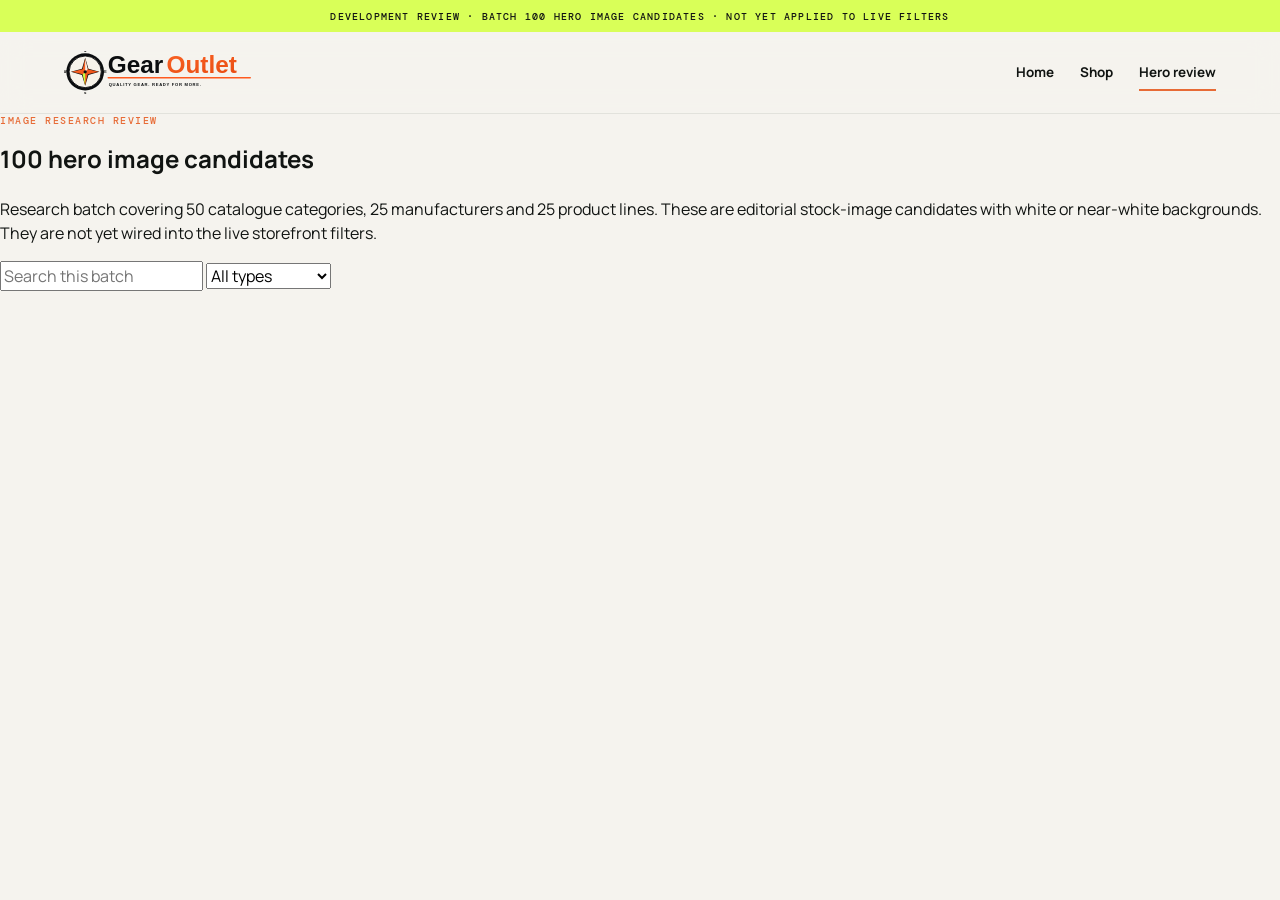
==== hero-image-review.html @ c415fd0f "Add Batch 100 hero image review board" ====
<!doctype html>
<html lang="en">
<head>
<meta charset="utf-8">
<meta name="viewport" content="width=device-width,initial-scale=1">
<title>Hero Image Review — Batch 100</title>
<link rel="stylesheet" href="style.css">
</head>
<body class="hero-review-page">
<div class="announcement-bar">DEVELOPMENT REVIEW · BATCH 100 HERO IMAGE CANDIDATES · NOT YET APPLIED TO LIVE FILTERS</div>
<header class="site-header">
  <a class="brand brand-logo" href="index.html" aria-label="GearOutlet home"><img src="images/gearoutlet-brand.svg" alt="GearOutlet"></a>
  <nav class="main-nav"><a href="index.html">Home</a><a href="shop.html">Shop</a><a href="hero-image-review.html" aria-current="page">Hero review</a></nav>
</header>
<main>
<section class="review-hero">
  <p class="eyebrow">IMAGE RESEARCH REVIEW</p>
  <h1>100 hero image candidates</h1>
  <p>Research batch covering 50 catalogue categories, 25 manufacturers and 25 product lines. These are editorial stock-image candidates with white or near-white backgrounds. They are not yet wired into the live storefront filters.</p>
  <div class="review-controls">
    <input id="hero-review-search" type="search" placeholder="Search this batch">
    <select id="hero-review-type"><option value="">All types</option><option>Category</option><option>Manufacturer</option><option>Product line</option></select>
    <strong id="hero-review-count"></strong>
  </div>
</section>
<section id="hero-review-grid" class="hero-review-grid"></section>
</main>
<script src="js/hero-image-review.js"></script>
</body>
</html>
---- style.css ----
@import url('https://fonts.googleapis.com/css2?family=DM+Mono:wght@400;500&family=Manrope:wght@400;500;600;700;800&family=Playfair+Display:ital,wght@0,600;0,700;1,600&display=swap');

:root{
  --paper:#f5f3ee;--surface:#ffffff;--ink:#111412;--muted:#6d716d;--line:#d8dad4;
  --lime:#d9ff58;--orange:#e76b36;--dark:#111412;--dark-soft:#1b201d;--radius:22px;
  --shadow:0 22px 60px rgba(17,20,18,.10)
}
*{box-sizing:border-box}html{scroll-behavior:smooth}body{margin:0;background:var(--paper);color:var(--ink);font-family:Manrope,Arial,sans-serif;line-height:1.5}a{color:inherit;text-decoration:none}button,input,select{font:inherit}.announcement-bar{height:32px;background:var(--lime);display:flex;align-items:center;justify-content:center;gap:9px;font:500 10px "DM Mono",monospace;letter-spacing:.12em}.announcement-bar span{font-size:12px}.site-header{height:82px;padding:0 clamp(20px,5vw,80px);display:flex;align-items:center;justify-content:space-between;background:rgba(245,243,238,.92);backdrop-filter:blur(14px);border-bottom:1px solid rgba(17,20,18,.08);position:sticky;top:0;z-index:20}.brand{display:flex;align-items:center}.brand-logo{display:block;width:230px;height:52px}.brand-logo img{display:block;width:100%;height:100%;object-fit:contain;object-position:left center}.main-nav{display:flex;align-items:center;gap:26px;font-size:.84rem;font-weight:700}.main-nav>a{position:relative}.main-nav>a:hover:after,.main-nav>a[aria-current]:after{content:"";position:absolute;left:0;right:0;bottom:-8px;height:2px;background:var(--orange)}.account-button{border:1px solid var(--ink);background:var(--ink);color:#fff;border-radius:999px;padding:11px 17px;font-weight:700;cursor:pointer}.account-button span{color:var(--lime);margin-left:5px}.eyebrow{font:500 10px "DM Mono",monospace;letter-spacing:.15em;color:var(--orange);margin:0 0 14px}.eyebrow.light{color:var(--lime)}h1,h2,h3,p{margin-top:0}.hero-premium{min-height:650px;padding:clamp(60px,9vw,130px) clamp(24px,8vw,130px);background:radial-gradient(circle at 82% 25%,#293b33 0,transparent 23%),linear-gradient(135deg,#101311 0%,#18201c 56%,#111412 100%);color:#fff;display:grid;grid-template-columns:minmax(0,1.1fr) minmax(340px,.8fr);align-items:center;gap:70px;overflow:hidden}.hero h1{font-size:clamp(3.5rem,7vw,7.5rem);line-height:.92;letter-spacing:-.065em;margin:0}.hero h1 em{font-family:"Playfair Display",serif;font-weight:600;color:var(--lime)}.hero-copy{max-width:580px;color:#b7c0ba;font-size:1.05rem;margin:28px 0}.hero-actions{display:flex;align-items:center;gap:25px;flex-wrap:wrap}.primary-button{display:inline-flex;align-items:center;gap:14px;background:var(--lime);color:var(--ink);border:0;border-radius:999px;padding:15px 21px;font-weight:800;cursor:pointer}.primary-button:hover{transform:translateY(-1px);box-shadow:0 10px 30px rgba(217,255,88,.2)}.text-link{font-weight:700;font-size:.9rem}.text-link span{margin-left:6px}.text-link.light{color:#fff}.hero-visual{position:relative;min-height:400px}.orb{position:absolute;border-radius:50%;filter:blur(1px)}.orb-one{width:300px;height:300px;right:3%;top:8%;background:var(--lime);opacity:.95}.orb-two{width:200px;height:200px;left:8%;bottom:1%;background:var(--orange);opacity:.85}.hero-card{position:absolute;background:rgba(255,255,255,.96);color:var(--ink);box-shadow:var(--shadow)}.hero-card-main{right:0;top:58px;width:min(390px,88%);padding:34px;border-radius:28px}.visual-label{font:500 10px "DM Mono",monospace;letter-spacing:.12em;color:var(--orange);display:block;margin-bottom:55px}.hero-card-main strong{font-size:2rem;line-height:1.04;letter-spacing:-.04em;display:block}.hero-card-main small{display:block;color:var(--muted);margin-top:22px}.hero-card-float{left:0;bottom:34px;padding:17px 22px;border-radius:16px;display:flex;gap:12px;align-items:center}.hero-card-float strong,.hero-card-float small{display:block}.hero-card-float strong{font-size:1.35rem}.hero-card-float small{font-size:.72rem;color:var(--muted)}.mini-dot{width:9px;height:9px;border-radius:50%;background:var(--lime);box-shadow:0 0 0 6px rgba(217,255,88,.2)}.category-section,.brand-section,.how-section{padding:clamp(65px,8vw,120px) clamp(24px,8vw,130px)}.section-intro{display:flex;justify-content:space-between;align-items:end;gap:40px;margin-bottom:44px}.section-intro h2,.premium-heading h2,.how-section h2{font-size:clamp(2.5rem,5vw,5rem);letter-spacing:-.06em;line-height:.98;margin:0}.section-intro>p{max-width:390px;color:var(--muted);font-size:.96rem}.category-grid{display:grid;grid-template-columns:repeat(4,1fr);gap:12px}.category-tile{min-height:350px;border-radius:20px;padding:25px;display:flex;flex-direction:column;color:#fff;overflow:hidden;position:relative;background:var(--dark)}.category-tile:before{content:"";position:absolute;width:230px;height:230px;border-radius:50%;right:-65px;top:-65px;background:rgba(255,255,255,.08)}.category-tile:nth-child(2){background:#28342f}.category-tile:nth-child(3){background:#3b322d}.category-tile:nth-child(4){background:#e9e5db;color:var(--ink)}.category-tile>span{font:500 10px "DM Mono",monospace;color:var(--lime)}.category-tile:nth-child(4)>span{color:var(--orange)}.category-tile h3{font-size:1.55rem;margin:auto 0 8px;letter-spacing:-.04em}.category-tile p{font-size:.82rem;max-width:190px;color:#c0c8c2}.category-tile:nth-child(4) p{color:var(--muted)}.category-tile b{font-size:.8rem}.brand-section{background:#ebe9e2}.section-heading{display:flex;justify-content:space-between;align-items:end;gap:30px;margin-bottom:36px}.brand-stat{display:flex;align-items:baseline;gap:10px}.brand-stat strong{font-size:3rem;letter-spacing:-.06em}.brand-stat span{max-width:130px;color:var(--muted);font-size:.72rem}.manufacturer-grid{display:grid;grid-template-columns:repeat(4,1fr);gap:10px}.manufacturer-card{min-height:92px;background:rgba(255,255,255,.75);border:1px solid rgba(17,20,18,.08);border-radius:14px;padding:18px;display:flex;align-items:center;justify-content:space-between;transition:.18s}.manufacturer-card:hover{background:#fff;transform:translateY(-2px);box-shadow:0 12px 30px rgba(17,20,18,.06)}.manufacturer-card strong{display:block;font-size:.92rem}.manufacturer-card small{color:var(--muted);font-size:.7rem}.manufacturer-card>span:last-child{color:var(--orange);font-size:1.1rem}.section-cta{margin-top:30px}.secondary-button{display:inline-flex;padding:13px 18px;border:1px solid var(--ink);border-radius:999px;font-weight:800;font-size:.85rem}.network-section{background:var(--dark);color:#fff;padding:clamp(65px,8vw,120px) clamp(24px,8vw,130px);display:grid;grid-template-columns:.75fr 1.25fr;gap:70px}.network-copy h2{font-size:clamp(3rem,5vw,5.6rem);letter-spacing:-.06em;line-height:.93;margin:0}.network-grid{display:grid;grid-template-columns:repeat(3,1fr);gap:28px;align-items:end}.network-grid span{font:500 10px "DM Mono",monospace;color:var(--lime)}.network-grid h3{font-size:1.15rem;margin:22px 0 9px}.network-grid p{font-size:.82rem;color:#9ba59f}.how-section{display:grid;grid-template-columns:1fr 1fr;gap:90px}.journey-list{margin:0;padding:0;list-style:none;border-top:1px solid var(--line)}.journey-list li{display:grid;grid-template-columns:65px 1fr;gap:20px;padding:25px 0;border-bottom:1px solid var(--line)}.journey-list span{font:500 10px "DM Mono",monospace;color:var(--orange)}.journey-list h3{margin:0 0 6px}.journey-list p{margin:0;color:var(--muted);font-size:.86rem}.shop-hero{padding:72px clamp(24px,8vw,130px) 58px;background:var(--dark);color:#fff}.shop-hero h1{font-size:clamp(3rem,6vw,6rem);letter-spacing:-.06em;line-height:.95;margin:0 0 20px}.shop-hero p:last-child{color:#aeb8b1;max-width:580px}.shop-layout{display:grid;grid-template-columns:285px 1fr;gap:46px;padding:48px clamp(20px,5vw,80px) 90px}.filters{align-self:start;background:#fff;border:1px solid var(--line);padding:23px;border-radius:18px;position:sticky;top:105px}.filter-heading{display:flex;justify-content:space-between;align-items:start;gap:15px}.filter-heading h2{font-size:1.25rem;letter-spacing:-.04em;margin:0}.filter-heading .eyebrow{margin-bottom:7px}.filter-heading button{background:none;border:0;color:var(--orange);font-weight:700;font-size:.75rem;cursor:pointer}.filters label{display:grid;gap:8px;font-size:.74rem;font-weight:800;margin-top:20px}.filters input,.filters select{width:100%;padding:12px;border:1px solid var(--line);border-radius:10px;background:#fbfbfa}.filter-note{margin:21px 0 0;padding-top:18px;border-top:1px solid var(--line);font-size:.72rem;color:var(--muted)}.category-hero{display:grid;grid-template-columns:minmax(0,.9fr) minmax(340px,1.1fr);min-height:330px;background:#fff;border:1px solid var(--line);margin-bottom:30px;overflow:hidden}.category-hero-copy{padding:42px 44px;display:flex;flex-direction:column;justify-content:center;background:#111412;color:#fff}.category-hero-copy h2{font-size:clamp(2.2rem,4vw,4.7rem);letter-spacing:-.06em;line-height:.92;margin:0 0 18px}.category-hero-copy>p:last-child{color:#aeb8b1;max-width:430px;margin:0}.category-hero-image-wrap{background:#fff;min-height:330px;display:flex;align-items:center;justify-content:center;padding:22px}.category-hero-image-wrap img{width:100%;height:100%;max-height:340px;object-fit:contain;mix-blend-mode:multiply}.results-header{display:flex;justify-content:space-between;align-items:end;gap:30px;margin-bottom:28px}.results-header h1{font-size:2.6rem;letter-spacing:-.06em;margin:0}.results-header>p{font-size:.78rem;color:var(--muted);text-align:right}.product-grid{display:grid;grid-template-columns:repeat(auto-fill,minmax(220px,1fr));gap:13px}.product-card{background:#fff;border:1px solid var(--line);border-radius:18px;padding:12px;min-height:325px;display:flex;flex-direction:column;gap:9px;transition:.18s}.product-card:hover{transform:translateY(-3px);box-shadow:var(--shadow)}.product-image{height:150px;border-radius:11px;background:#eef0eb center/cover no-repeat;display:grid;place-items:center;color:#8a918c;font-size:.72rem;text-align:center;padding:20px}.product-meta{font:500 10px "DM Mono",monospace;letter-spacing:.03em;color:var(--muted)}.product-card h2{font-size:.92rem;line-height:1.3;margin:1px 0}.availability{margin-top:auto;font-size:.72rem;font-weight:800;padding-top:8px;border-top:1px solid #eef0ec}.available{color:#27724c}.unavailable{color:#878d88}.load-more-wrap{text-align:center;padding:36px 0 0}.site-footer{background:#0e100f;color:#fff;padding:34px clamp(24px,5vw,80px);display:flex;align-items:center;justify-content:space-between;gap:30px}.footer-brand{display:flex;align-items:center;gap:11px}.footer-brand.brand-logo{width:210px;height:44px}.footer-brand.brand-logo img{width:100%;height:100%;object-fit:contain;object-position:left center}.footer-note{font-size:.7rem;color:#89918c}.footer-note{max-width:350px;text-align:right}
@media(max-width:980px){.hero-premium{grid-template-columns:1fr;gap:30px}.hero-visual{min-height:330px}.category-grid{grid-template-columns:repeat(2,1fr)}.network-section,.how-section{grid-template-columns:1fr;gap:50px}.manufacturer-grid{grid-template-columns:repeat(3,1fr)}.category-hero{grid-template-columns:1fr}.category-hero-image-wrap{min-height:260px}.shop-layout{grid-template-columns:1fr}.filters{position:static}.filter-note{display:none}}
@media(max-width:620px){.announcement-bar{font-size:8px}.site-header{height:70px}.brand-logo{width:175px;height:42px}.main-nav{gap:12px}.main-nav>a{display:none}.hero-premium{min-height:auto;padding-top:70px}.hero h1{font-size:3.55rem}.hero-visual{min-height:290px}.hero-card-main{top:20px}.hero-card-float{bottom:5px}.section-intro,.section-heading,.results-header{flex-direction:column;align-items:start}.category-grid,.manufacturer-grid{grid-template-columns:1fr 1fr}.category-tile{min-height:250px;padding:18px}.category-tile h3{font-size:1.25rem}.network-grid{grid-template-columns:1fr}.shop-hero{padding-top:58px}.category-hero-copy{padding:30px 24px}.category-hero-image-wrap{min-height:230px;padding:12px}.product-grid{grid-template-columns:repeat(2,minmax(0,1fr));gap:8px}.product-card{min-height:280px;padding:8px}.product-image{height:110px}.product-card h2{font-size:.78rem}.site-footer{flex-direction:column;align-items:flex-start}.footer-note{text-align:left}.brand-stat{align-items:flex-start}.results-header>p{text-align:left}}
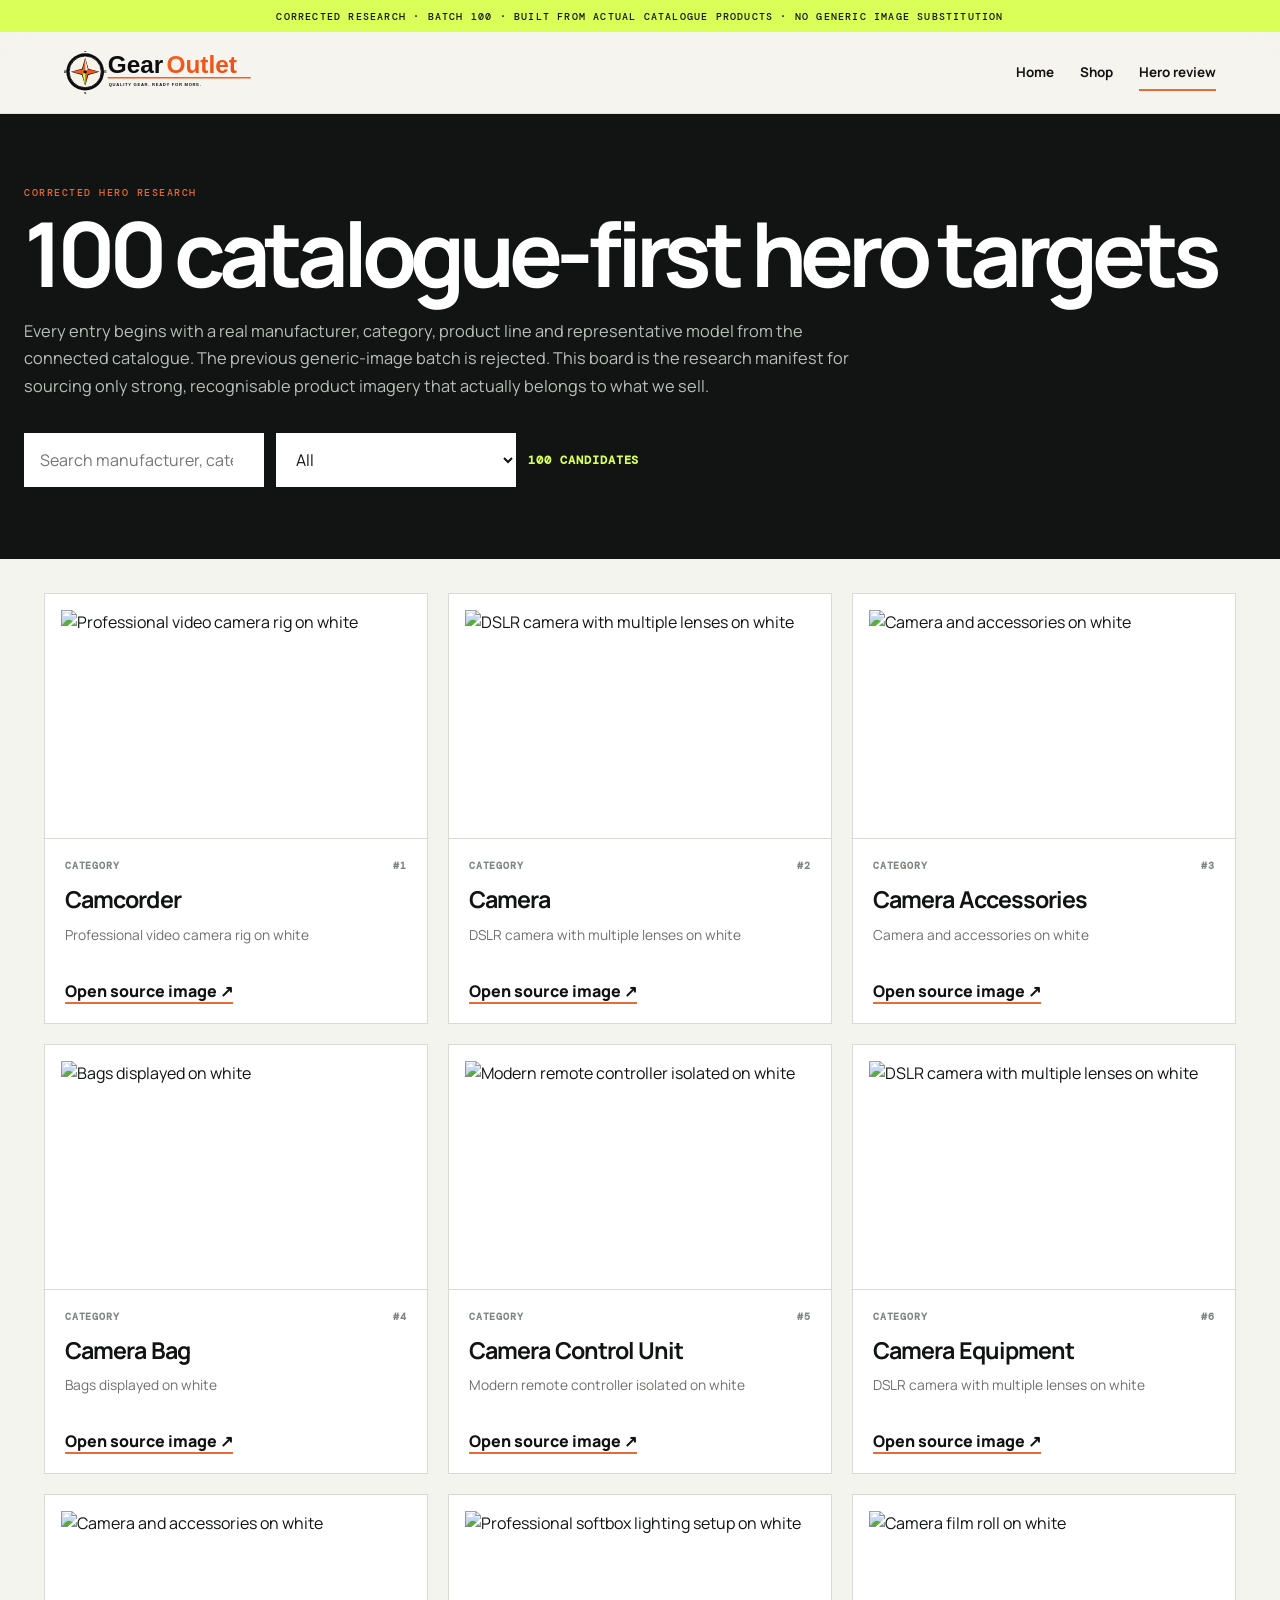
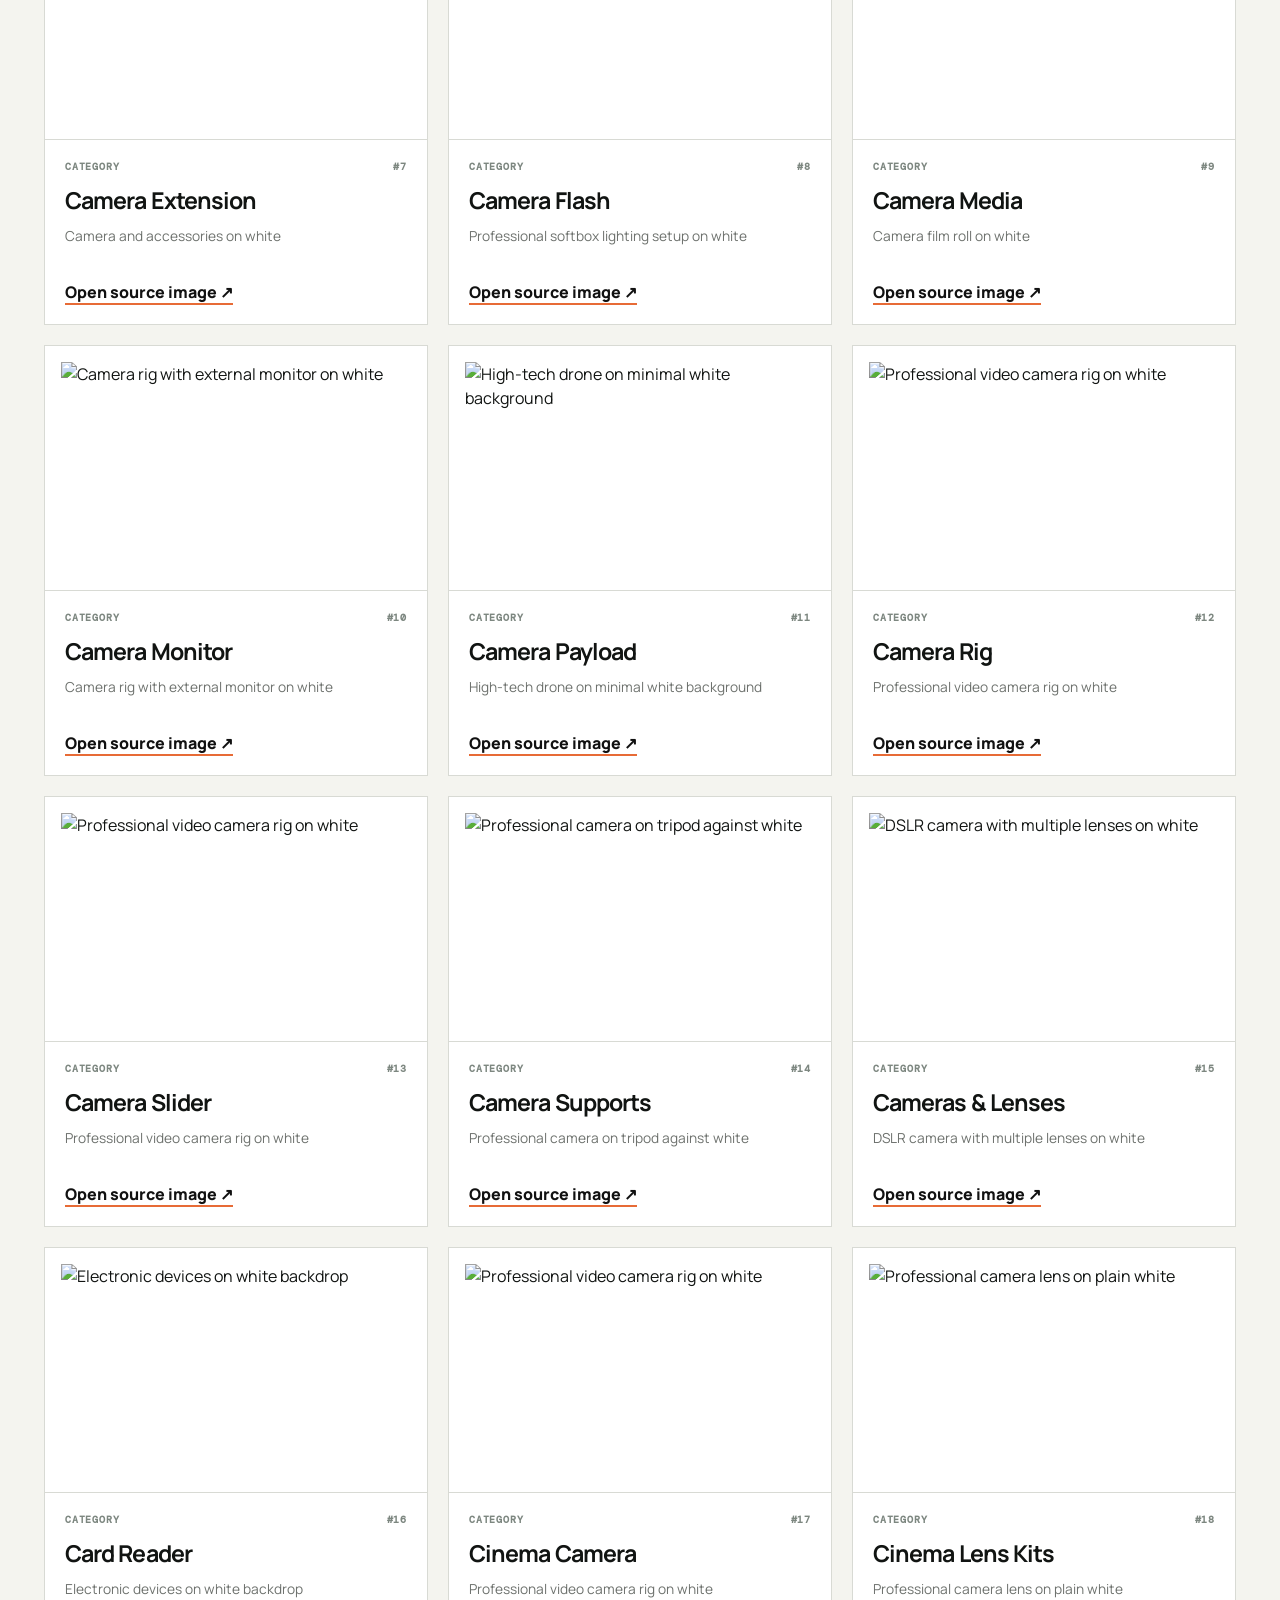
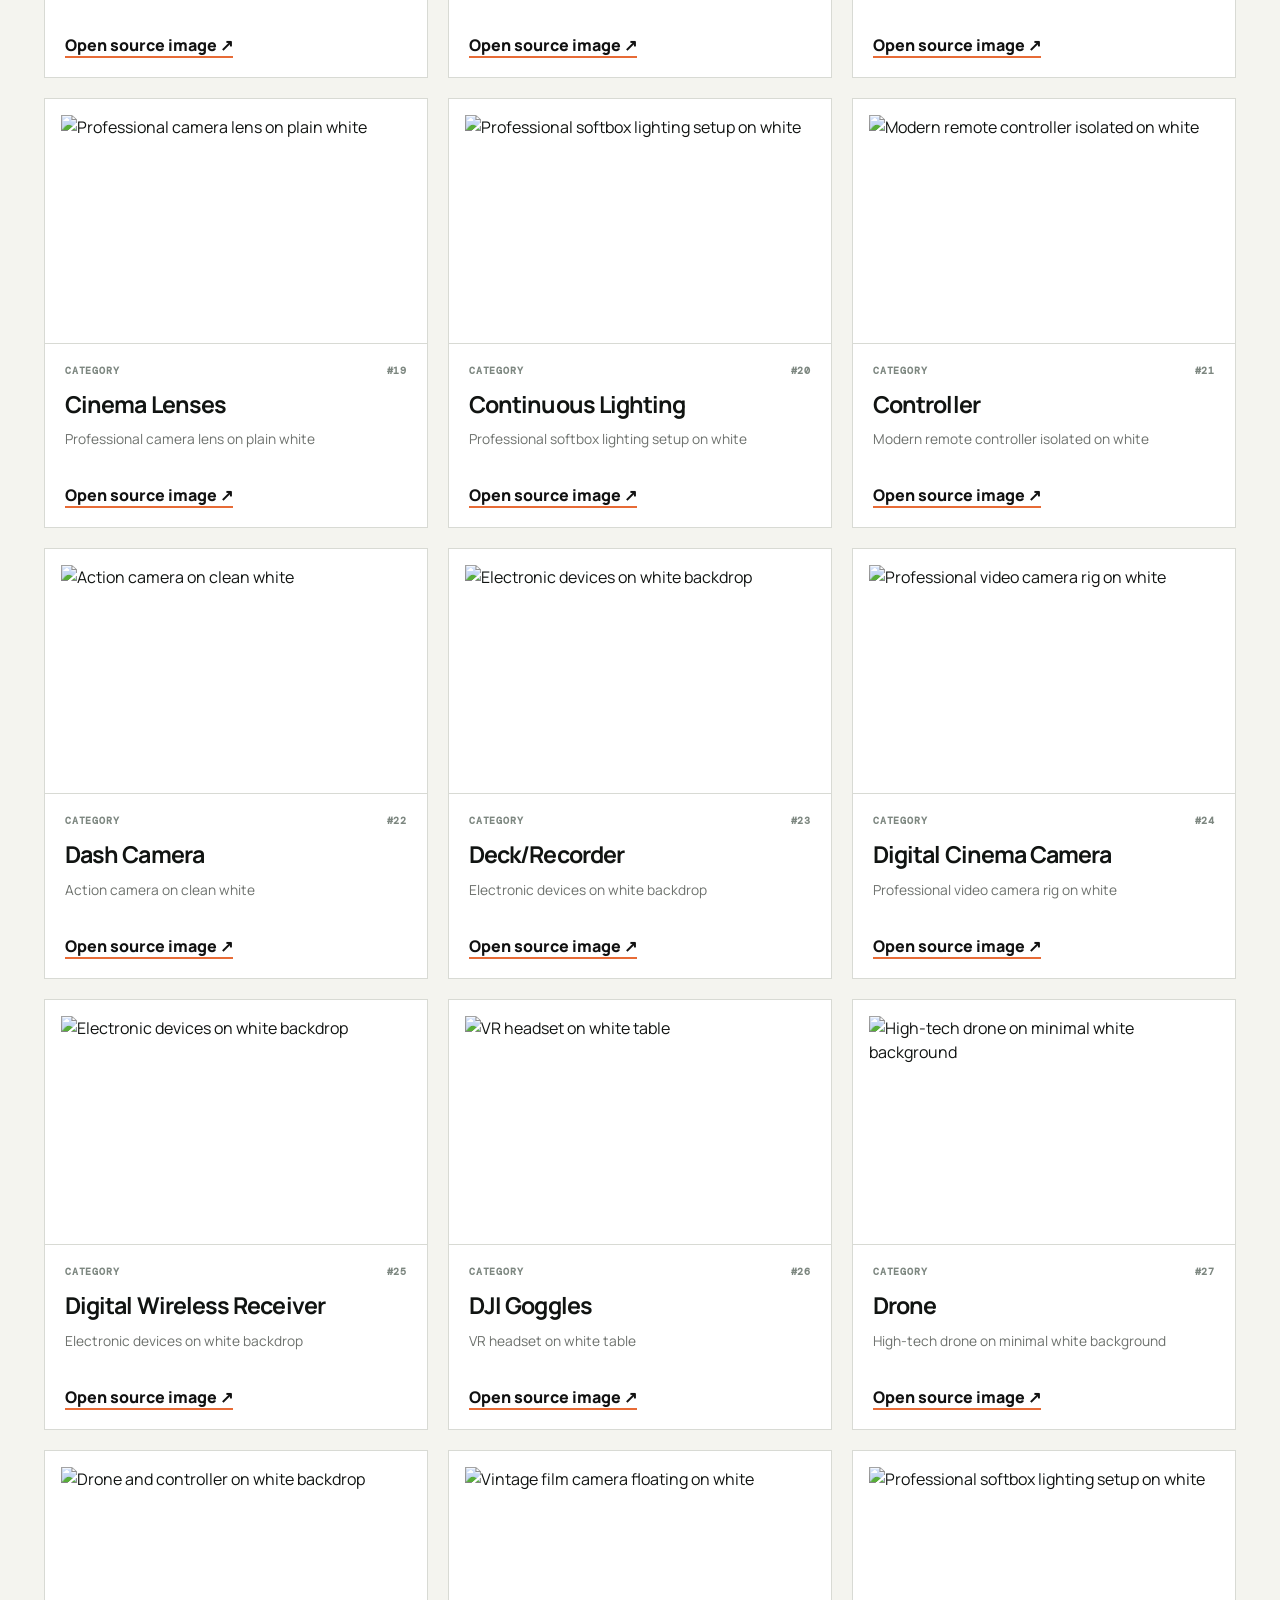
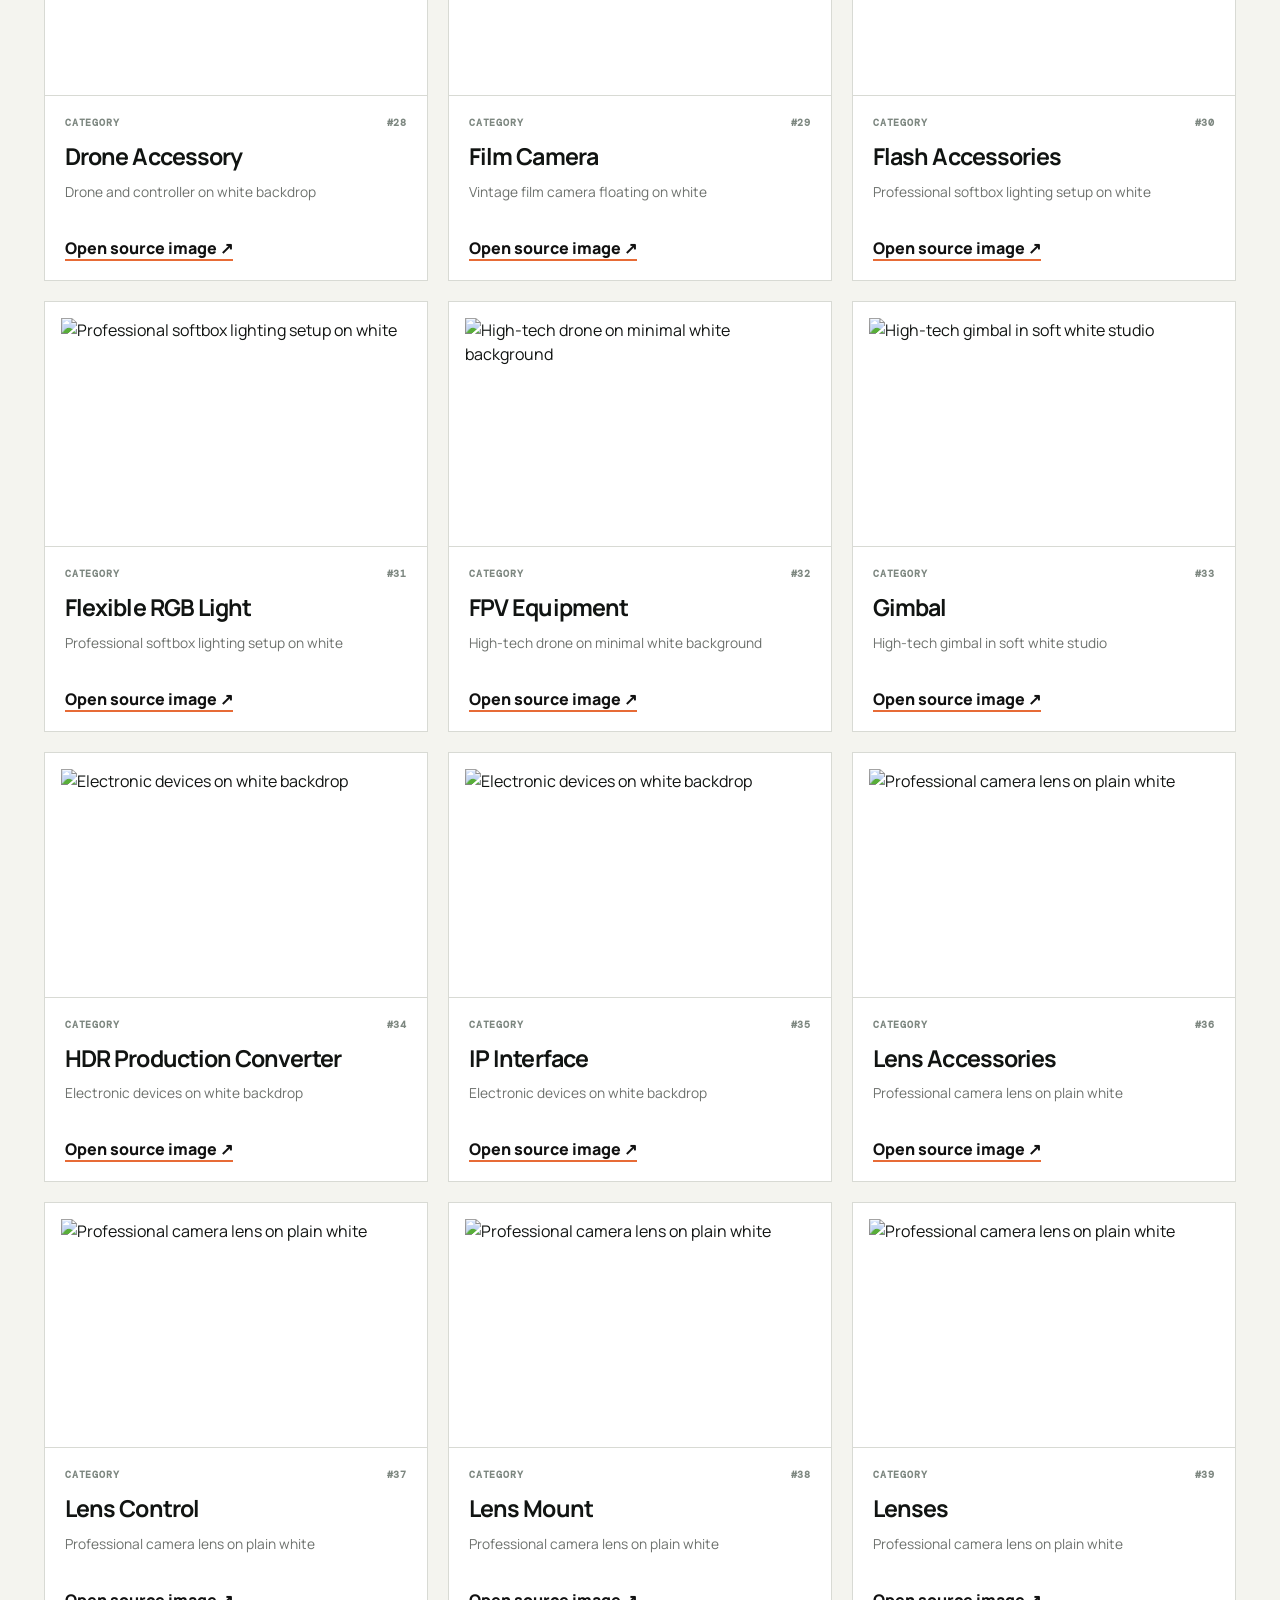
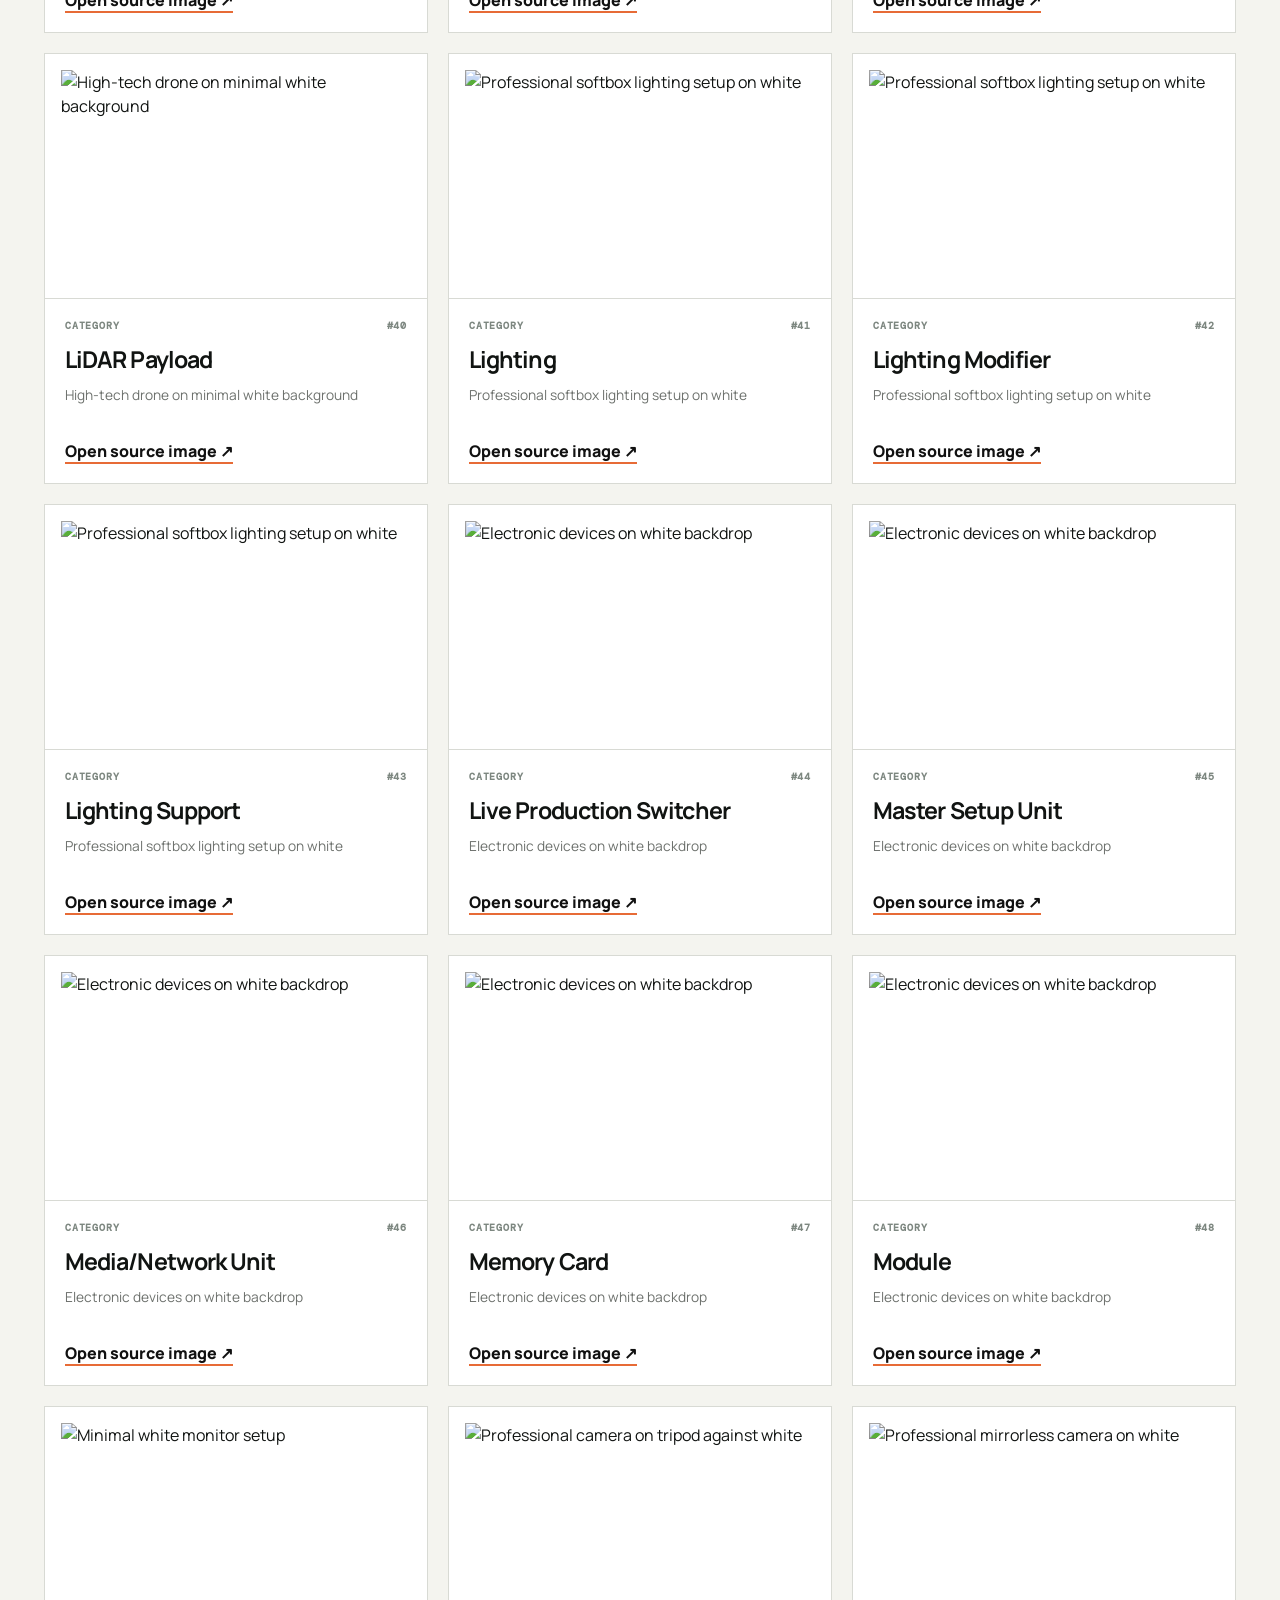
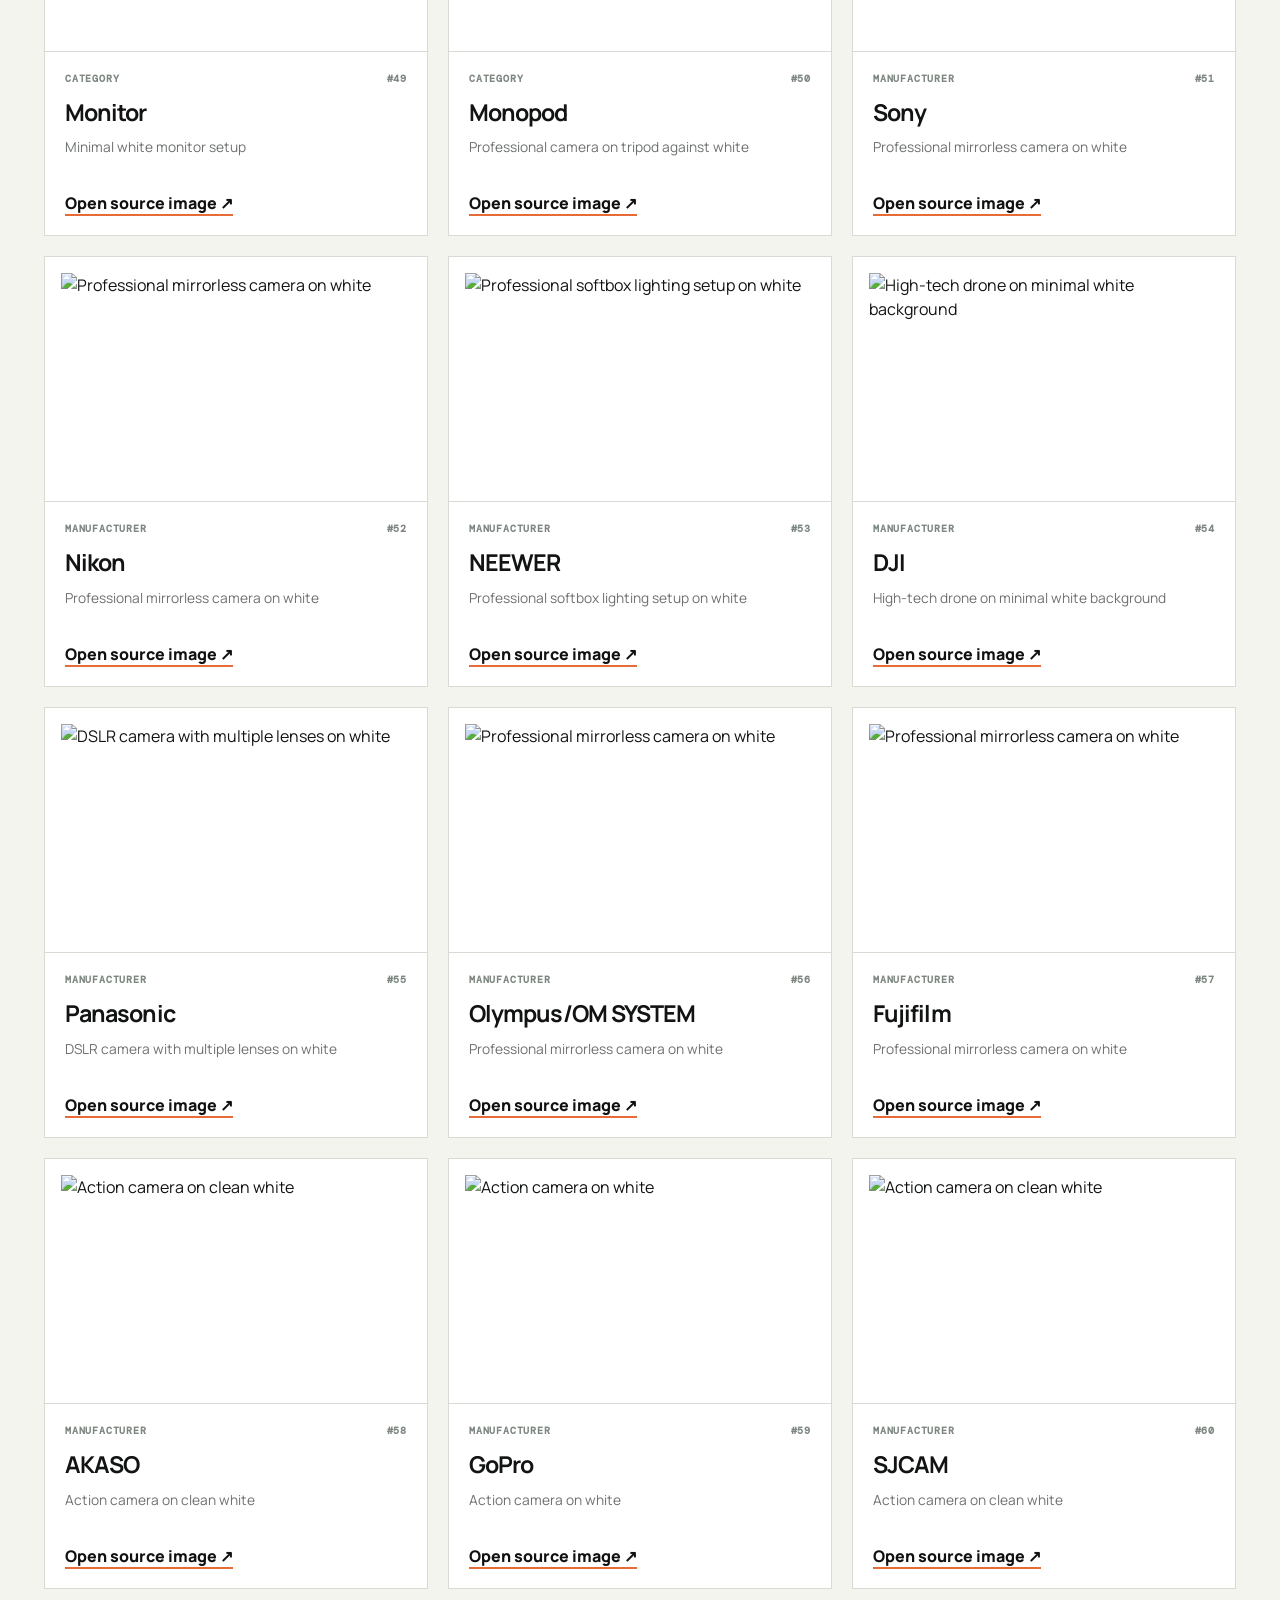
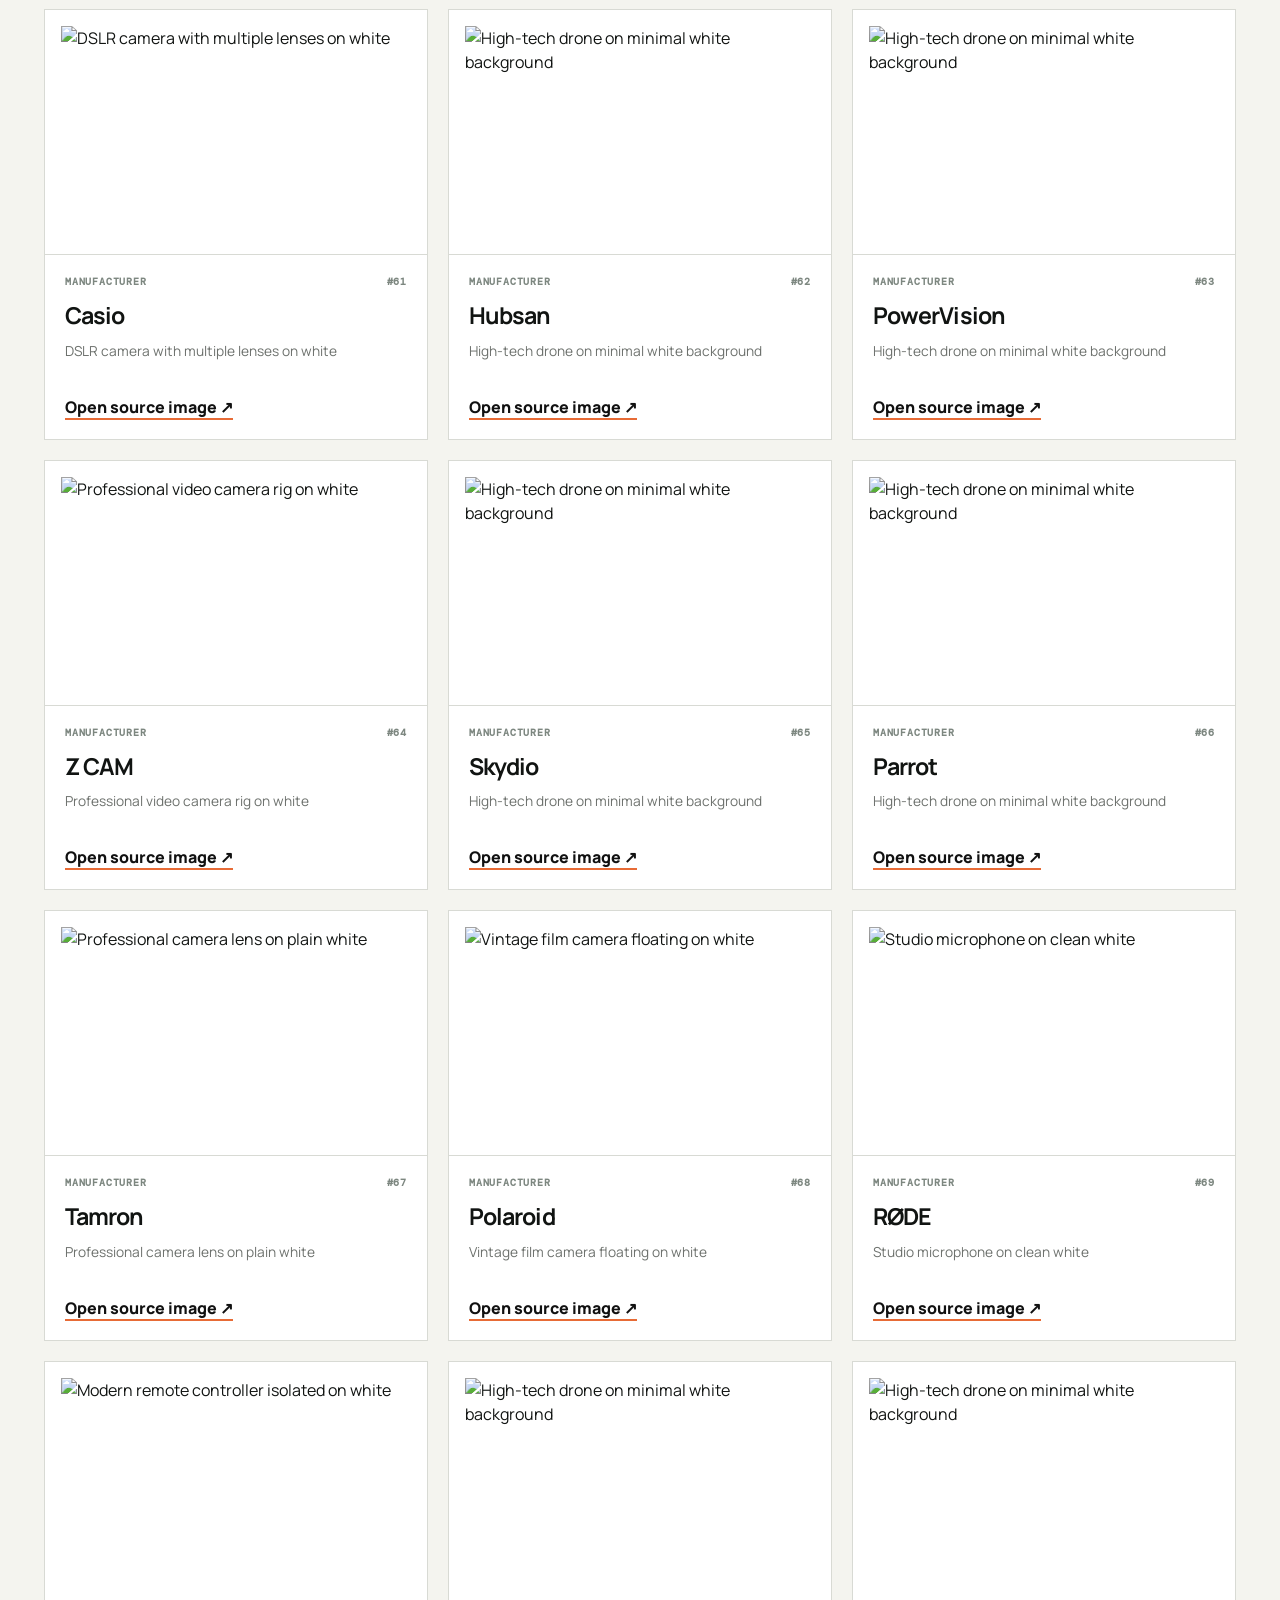
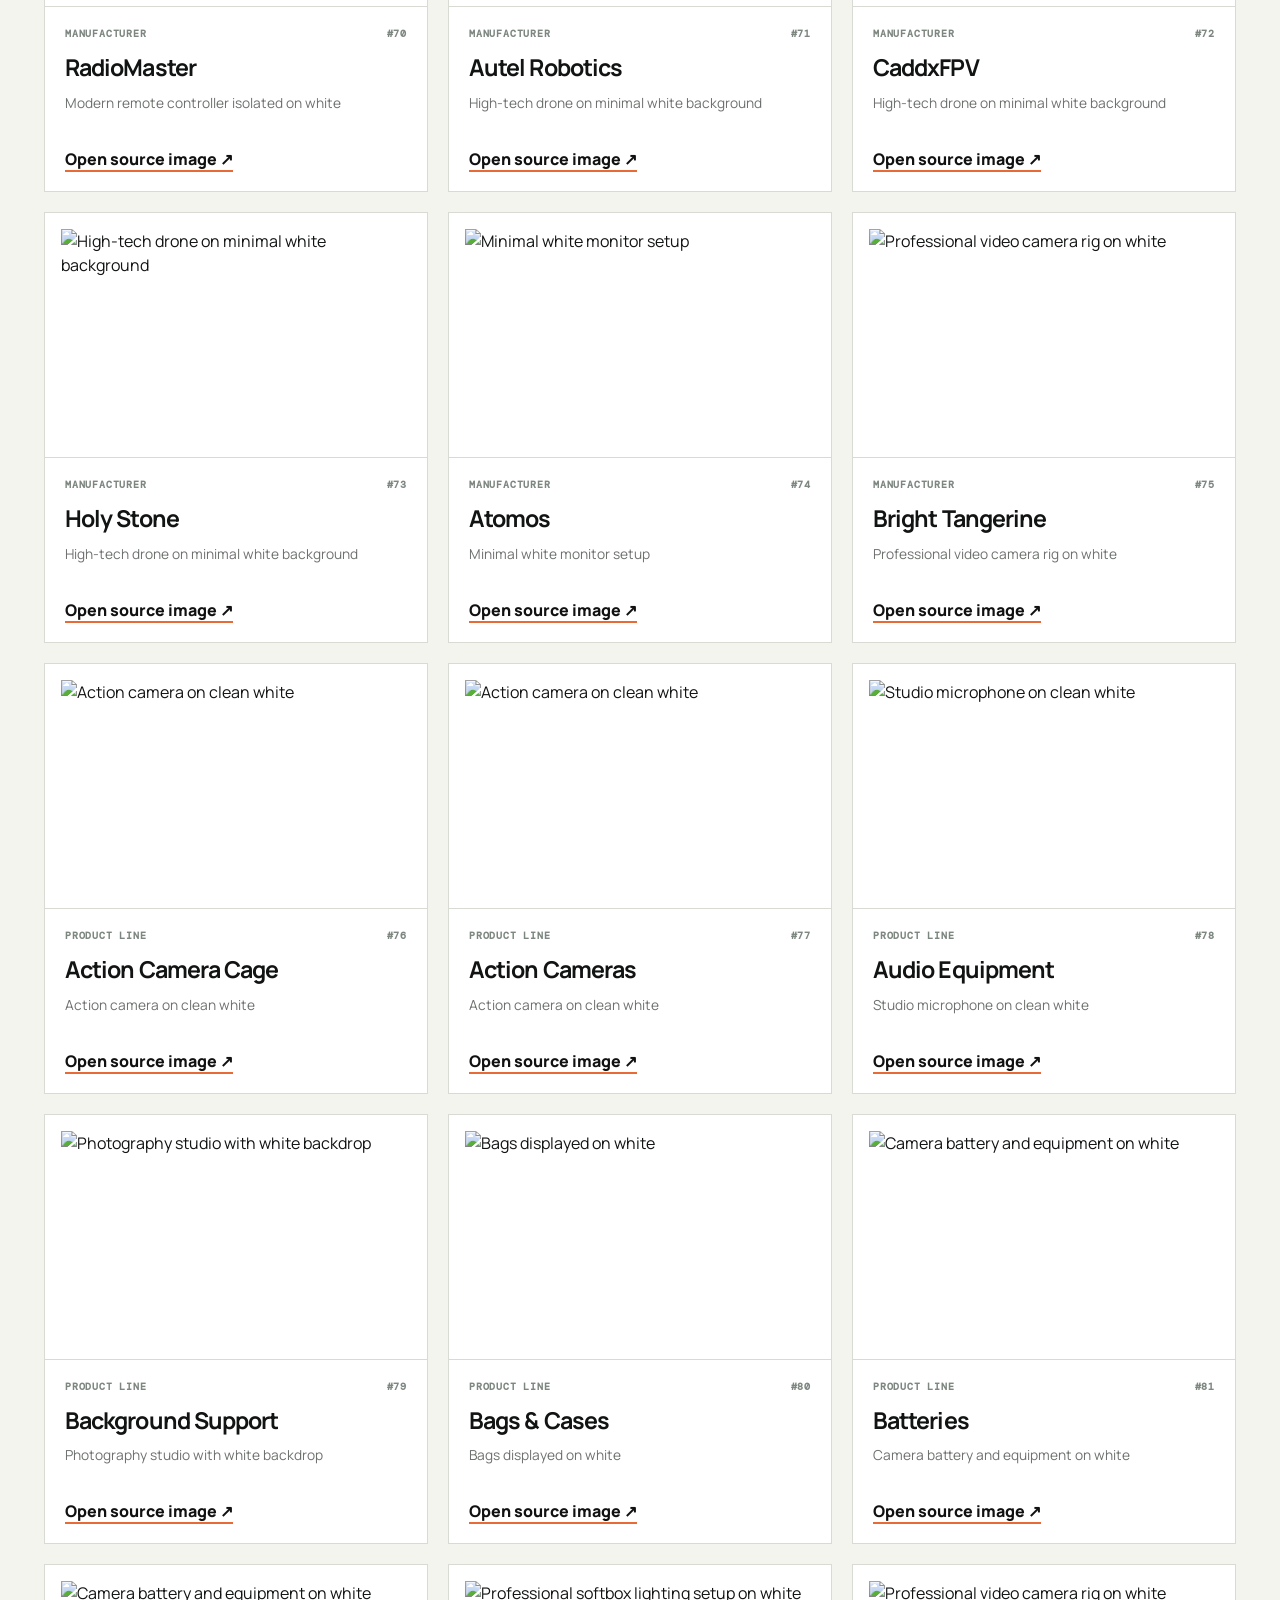
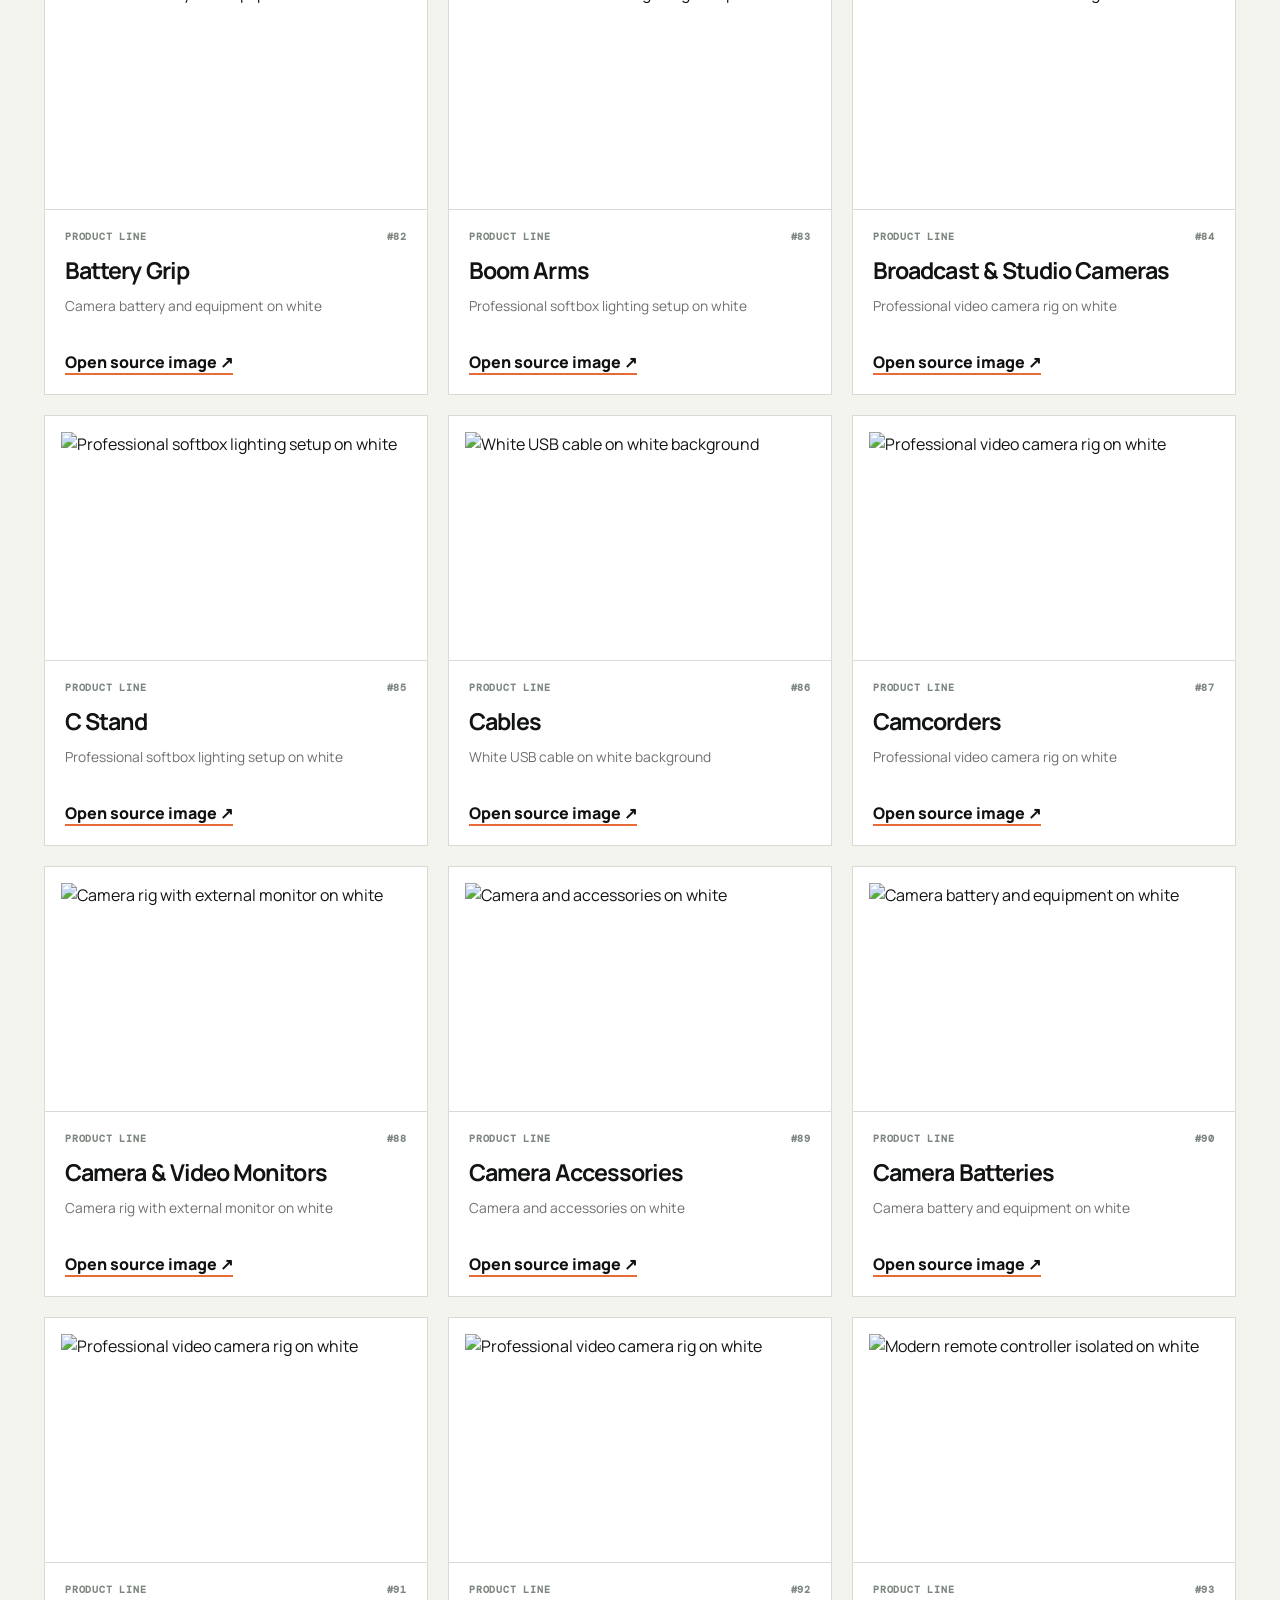
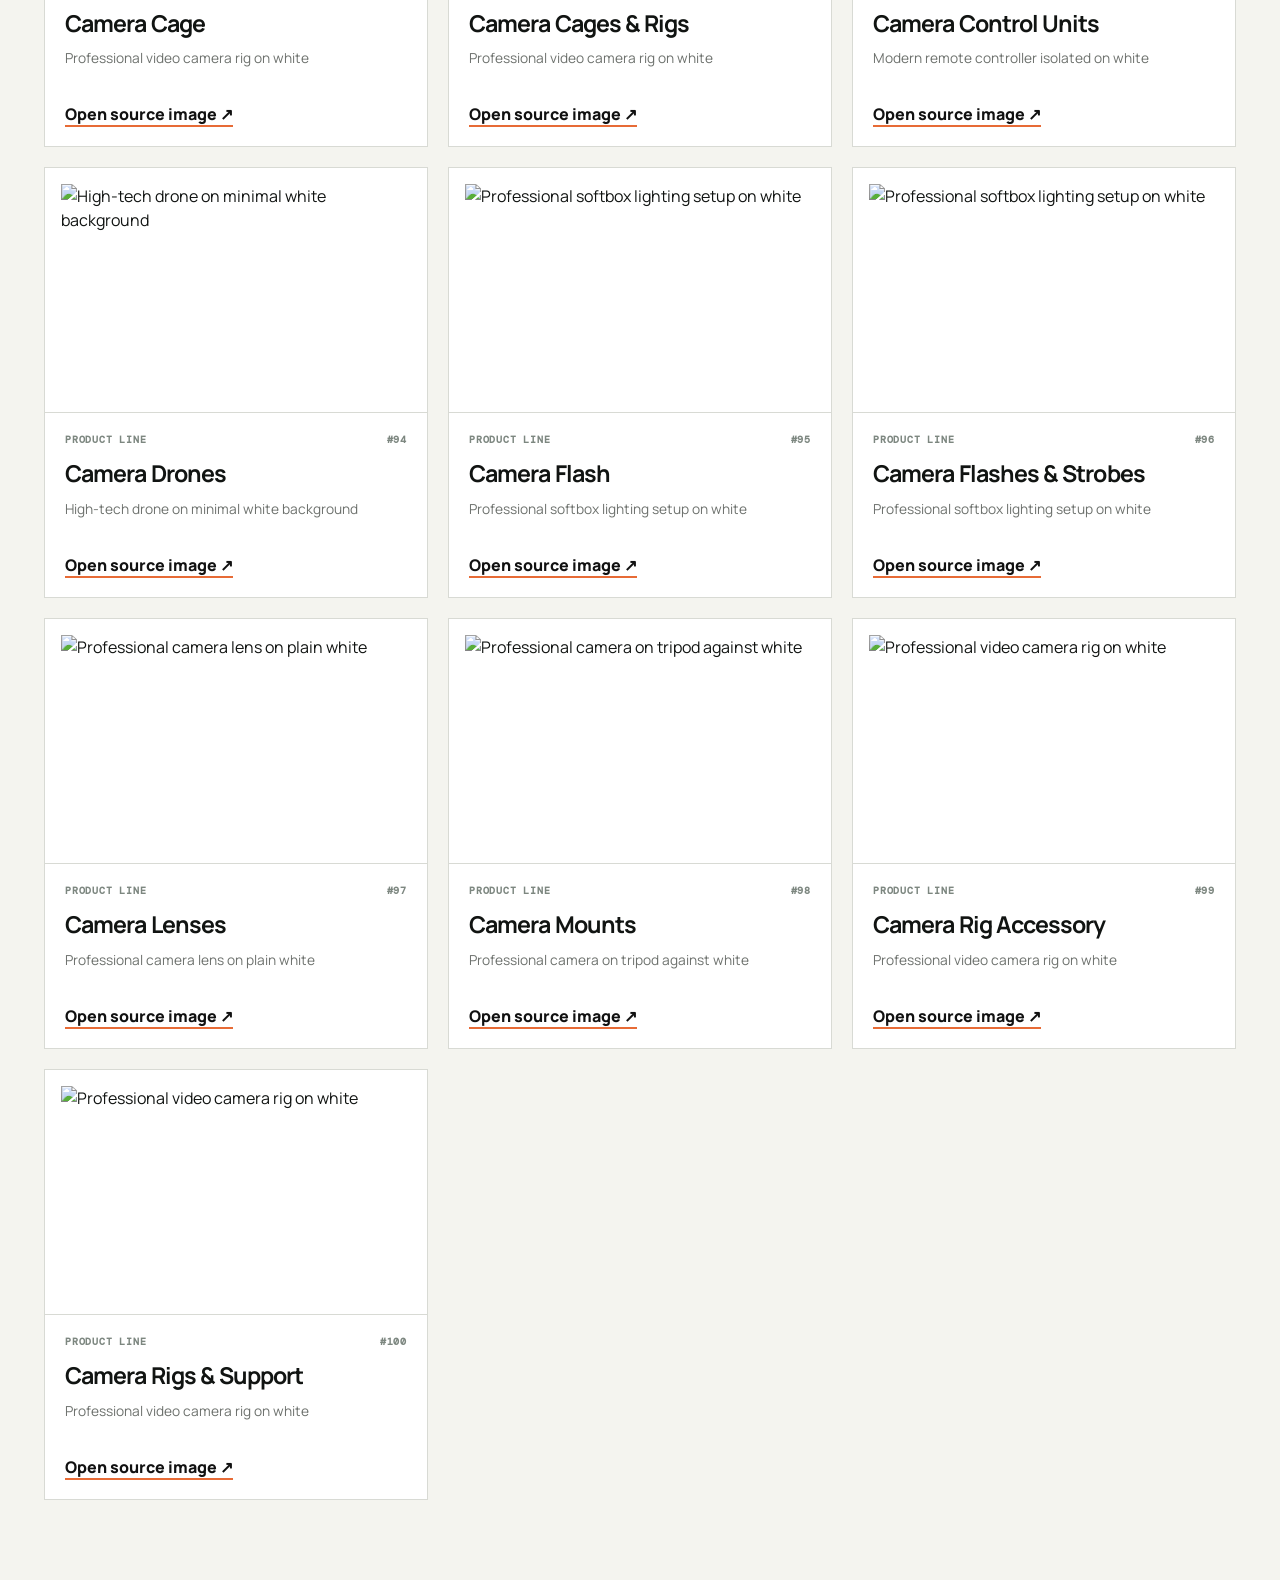
==== commit fccdb478: "Replace generic hero review with catalogue-first Batch 100" ====
--- a/hero-image-review.html
+++ b/hero-image-review.html
@@ -1,30 +1,4 @@
-<!doctype html>
-<html lang="en">
-<head>
-<meta charset="utf-8">
-<meta name="viewport" content="width=device-width,initial-scale=1">
-<title>Hero Image Review — Batch 100</title>
-<link rel="stylesheet" href="style.css">
-</head>
-<body class="hero-review-page">
-<div class="announcement-bar">DEVELOPMENT REVIEW · BATCH 100 HERO IMAGE CANDIDATES · NOT YET APPLIED TO LIVE FILTERS</div>
-<header class="site-header">
-  <a class="brand brand-logo" href="index.html" aria-label="GearOutlet home"><img src="images/gearoutlet-brand.svg" alt="GearOutlet"></a>
-  <nav class="main-nav"><a href="index.html">Home</a><a href="shop.html">Shop</a><a href="hero-image-review.html" aria-current="page">Hero review</a></nav>
-</header>
-<main>
-<section class="review-hero">
-  <p class="eyebrow">IMAGE RESEARCH REVIEW</p>
-  <h1>100 hero image candidates</h1>
-  <p>Research batch covering 50 catalogue categories, 25 manufacturers and 25 product lines. These are editorial stock-image candidates with white or near-white backgrounds. They are not yet wired into the live storefront filters.</p>
-  <div class="review-controls">
-    <input id="hero-review-search" type="search" placeholder="Search this batch">
-    <select id="hero-review-type"><option value="">All types</option><option>Category</option><option>Manufacturer</option><option>Product line</option></select>
-    <strong id="hero-review-count"></strong>
-  </div>
-</section>
-<section id="hero-review-grid" class="hero-review-grid"></section>
-</main>
-<script src="js/hero-image-review.js"></script>
-</body>
-</html>+<!doctype html><html lang="en"><head><meta charset="utf-8"><meta name="viewport" content="width=device-width,initial-scale=1"><title>Corrected Hero Research — Batch 100</title><link rel="stylesheet" href="style.css"></head><body class="hero-review-page">
+<div class="announcement-bar">CORRECTED RESEARCH · BATCH 100 · BUILT FROM ACTUAL CATALOGUE PRODUCTS · NO GENERIC IMAGE SUBSTITUTION</div>
+<header class="site-header"><a class="brand brand-logo" href="index.html"><img src="images/gearoutlet-brand.svg" alt="GearOutlet"></a><nav class="main-nav"><a href="index.html">Home</a><a href="shop.html">Shop</a><a href="hero-image-review.html" aria-current="page">Hero review</a></nav></header>
+<main><section class="review-hero"><p class="eyebrow">CORRECTED HERO RESEARCH</p><h1>100 catalogue-first hero targets</h1><p>Every entry begins with a real manufacturer, category, product line and representative model from the connected catalogue. The previous generic-image batch is rejected. This board is the research manifest for sourcing only strong, recognisable product imagery that actually belongs to what we sell.</p><div class="review-controls"><input id="hero-review-search" type="search" placeholder="Search manufacturer, category or model"><select id="hero-review-type"><option value="">All</option><option>Drone</option><option>Camera</option><option>Action Camera</option><option>Lenses</option><option>Lighting</option><option>Audio</option></select><strong id="hero-review-count"></strong></div></section><section id="hero-review-grid" class="hero-review-grid"></section></main><script src="js/hero-image-review.js"></script></body></html>
--- a/style.css
+++ b/style.css
@@ -8,3 +8,6 @@
 *{box-sizing:border-box}html{scroll-behavior:smooth}body{margin:0;background:var(--paper);color:var(--ink);font-family:Manrope,Arial,sans-serif;line-height:1.5}a{color:inherit;text-decoration:none}button,input,select{font:inherit}.announcement-bar{height:32px;background:var(--lime);display:flex;align-items:center;justify-content:center;gap:9px;font:500 10px "DM Mono",monospace;letter-spacing:.12em}.announcement-bar span{font-size:12px}.site-header{height:82px;padding:0 clamp(20px,5vw,80px);display:flex;align-items:center;justify-content:space-between;background:rgba(245,243,238,.92);backdrop-filter:blur(14px);border-bottom:1px solid rgba(17,20,18,.08);position:sticky;top:0;z-index:20}.brand{display:flex;align-items:center}.brand-logo{display:block;width:230px;height:52px}.brand-logo img{display:block;width:100%;height:100%;object-fit:contain;object-position:left center}.main-nav{display:flex;align-items:center;gap:26px;font-size:.84rem;font-weight:700}.main-nav>a{position:relative}.main-nav>a:hover:after,.main-nav>a[aria-current]:after{content:"";position:absolute;left:0;right:0;bottom:-8px;height:2px;background:var(--orange)}.account-button{border:1px solid var(--ink);background:var(--ink);color:#fff;border-radius:999px;padding:11px 17px;font-weight:700;cursor:pointer}.account-button span{color:var(--lime);margin-left:5px}.eyebrow{font:500 10px "DM Mono",monospace;letter-spacing:.15em;color:var(--orange);margin:0 0 14px}.eyebrow.light{color:var(--lime)}h1,h2,h3,p{margin-top:0}.hero-premium{min-height:650px;padding:clamp(60px,9vw,130px) clamp(24px,8vw,130px);background:radial-gradient(circle at 82% 25%,#293b33 0,transparent 23%),linear-gradient(135deg,#101311 0%,#18201c 56%,#111412 100%);color:#fff;display:grid;grid-template-columns:minmax(0,1.1fr) minmax(340px,.8fr);align-items:center;gap:70px;overflow:hidden}.hero h1{font-size:clamp(3.5rem,7vw,7.5rem);line-height:.92;letter-spacing:-.065em;margin:0}.hero h1 em{font-family:"Playfair Display",serif;font-weight:600;color:var(--lime)}.hero-copy{max-width:580px;color:#b7c0ba;font-size:1.05rem;margin:28px 0}.hero-actions{display:flex;align-items:center;gap:25px;flex-wrap:wrap}.primary-button{display:inline-flex;align-items:center;gap:14px;background:var(--lime);color:var(--ink);border:0;border-radius:999px;padding:15px 21px;font-weight:800;cursor:pointer}.primary-button:hover{transform:translateY(-1px);box-shadow:0 10px 30px rgba(217,255,88,.2)}.text-link{font-weight:700;font-size:.9rem}.text-link span{margin-left:6px}.text-link.light{color:#fff}.hero-visual{position:relative;min-height:400px}.orb{position:absolute;border-radius:50%;filter:blur(1px)}.orb-one{width:300px;height:300px;right:3%;top:8%;background:var(--lime);opacity:.95}.orb-two{width:200px;height:200px;left:8%;bottom:1%;background:var(--orange);opacity:.85}.hero-card{position:absolute;background:rgba(255,255,255,.96);color:var(--ink);box-shadow:var(--shadow)}.hero-card-main{right:0;top:58px;width:min(390px,88%);padding:34px;border-radius:28px}.visual-label{font:500 10px "DM Mono",monospace;letter-spacing:.12em;color:var(--orange);display:block;margin-bottom:55px}.hero-card-main strong{font-size:2rem;line-height:1.04;letter-spacing:-.04em;display:block}.hero-card-main small{display:block;color:var(--muted);margin-top:22px}.hero-card-float{left:0;bottom:34px;padding:17px 22px;border-radius:16px;display:flex;gap:12px;align-items:center}.hero-card-float strong,.hero-card-float small{display:block}.hero-card-float strong{font-size:1.35rem}.hero-card-float small{font-size:.72rem;color:var(--muted)}.mini-dot{width:9px;height:9px;border-radius:50%;background:var(--lime);box-shadow:0 0 0 6px rgba(217,255,88,.2)}.category-section,.brand-section,.how-section{padding:clamp(65px,8vw,120px) clamp(24px,8vw,130px)}.section-intro{display:flex;justify-content:space-between;align-items:end;gap:40px;margin-bottom:44px}.section-intro h2,.premium-heading h2,.how-section h2{font-size:clamp(2.5rem,5vw,5rem);letter-spacing:-.06em;line-height:.98;margin:0}.section-intro>p{max-width:390px;color:var(--muted);font-size:.96rem}.category-grid{display:grid;grid-template-columns:repeat(4,1fr);gap:12px}.category-tile{min-height:350px;border-radius:20px;padding:25px;display:flex;flex-direction:column;color:#fff;overflow:hidden;position:relative;background:var(--dark)}.category-tile:before{content:"";position:absolute;width:230px;height:230px;border-radius:50%;right:-65px;top:-65px;background:rgba(255,255,255,.08)}.category-tile:nth-child(2){background:#28342f}.category-tile:nth-child(3){background:#3b322d}.category-tile:nth-child(4){background:#e9e5db;color:var(--ink)}.category-tile>span{font:500 10px "DM Mono",monospace;color:var(--lime)}.category-tile:nth-child(4)>span{color:var(--orange)}.category-tile h3{font-size:1.55rem;margin:auto 0 8px;letter-spacing:-.04em}.category-tile p{font-size:.82rem;max-width:190px;color:#c0c8c2}.category-tile:nth-child(4) p{color:var(--muted)}.category-tile b{font-size:.8rem}.brand-section{background:#ebe9e2}.section-heading{display:flex;justify-content:space-between;align-items:end;gap:30px;margin-bottom:36px}.brand-stat{display:flex;align-items:baseline;gap:10px}.brand-stat strong{font-size:3rem;letter-spacing:-.06em}.brand-stat span{max-width:130px;color:var(--muted);font-size:.72rem}.manufacturer-grid{display:grid;grid-template-columns:repeat(4,1fr);gap:10px}.manufacturer-card{min-height:92px;background:rgba(255,255,255,.75);border:1px solid rgba(17,20,18,.08);border-radius:14px;padding:18px;display:flex;align-items:center;justify-content:space-between;transition:.18s}.manufacturer-card:hover{background:#fff;transform:translateY(-2px);box-shadow:0 12px 30px rgba(17,20,18,.06)}.manufacturer-card strong{display:block;font-size:.92rem}.manufacturer-card small{color:var(--muted);font-size:.7rem}.manufacturer-card>span:last-child{color:var(--orange);font-size:1.1rem}.section-cta{margin-top:30px}.secondary-button{display:inline-flex;padding:13px 18px;border:1px solid var(--ink);border-radius:999px;font-weight:800;font-size:.85rem}.network-section{background:var(--dark);color:#fff;padding:clamp(65px,8vw,120px) clamp(24px,8vw,130px);display:grid;grid-template-columns:.75fr 1.25fr;gap:70px}.network-copy h2{font-size:clamp(3rem,5vw,5.6rem);letter-spacing:-.06em;line-height:.93;margin:0}.network-grid{display:grid;grid-template-columns:repeat(3,1fr);gap:28px;align-items:end}.network-grid span{font:500 10px "DM Mono",monospace;color:var(--lime)}.network-grid h3{font-size:1.15rem;margin:22px 0 9px}.network-grid p{font-size:.82rem;color:#9ba59f}.how-section{display:grid;grid-template-columns:1fr 1fr;gap:90px}.journey-list{margin:0;padding:0;list-style:none;border-top:1px solid var(--line)}.journey-list li{display:grid;grid-template-columns:65px 1fr;gap:20px;padding:25px 0;border-bottom:1px solid var(--line)}.journey-list span{font:500 10px "DM Mono",monospace;color:var(--orange)}.journey-list h3{margin:0 0 6px}.journey-list p{margin:0;color:var(--muted);font-size:.86rem}.shop-hero{padding:72px clamp(24px,8vw,130px) 58px;background:var(--dark);color:#fff}.shop-hero h1{font-size:clamp(3rem,6vw,6rem);letter-spacing:-.06em;line-height:.95;margin:0 0 20px}.shop-hero p:last-child{color:#aeb8b1;max-width:580px}.shop-layout{display:grid;grid-template-columns:285px 1fr;gap:46px;padding:48px clamp(20px,5vw,80px) 90px}.filters{align-self:start;background:#fff;border:1px solid var(--line);padding:23px;border-radius:18px;position:sticky;top:105px}.filter-heading{display:flex;justify-content:space-between;align-items:start;gap:15px}.filter-heading h2{font-size:1.25rem;letter-spacing:-.04em;margin:0}.filter-heading .eyebrow{margin-bottom:7px}.filter-heading button{background:none;border:0;color:var(--orange);font-weight:700;font-size:.75rem;cursor:pointer}.filters label{display:grid;gap:8px;font-size:.74rem;font-weight:800;margin-top:20px}.filters input,.filters select{width:100%;padding:12px;border:1px solid var(--line);border-radius:10px;background:#fbfbfa}.filter-note{margin:21px 0 0;padding-top:18px;border-top:1px solid var(--line);font-size:.72rem;color:var(--muted)}.category-hero{display:grid;grid-template-columns:minmax(0,.9fr) minmax(340px,1.1fr);min-height:330px;background:#fff;border:1px solid var(--line);margin-bottom:30px;overflow:hidden}.category-hero-copy{padding:42px 44px;display:flex;flex-direction:column;justify-content:center;background:#111412;color:#fff}.category-hero-copy h2{font-size:clamp(2.2rem,4vw,4.7rem);letter-spacing:-.06em;line-height:.92;margin:0 0 18px}.category-hero-copy>p:last-child{color:#aeb8b1;max-width:430px;margin:0}.category-hero-image-wrap{background:#fff;min-height:330px;display:flex;align-items:center;justify-content:center;padding:22px}.category-hero-image-wrap img{width:100%;height:100%;max-height:340px;object-fit:contain;mix-blend-mode:multiply}.results-header{display:flex;justify-content:space-between;align-items:end;gap:30px;margin-bottom:28px}.results-header h1{font-size:2.6rem;letter-spacing:-.06em;margin:0}.results-header>p{font-size:.78rem;color:var(--muted);text-align:right}.product-grid{display:grid;grid-template-columns:repeat(auto-fill,minmax(220px,1fr));gap:13px}.product-card{background:#fff;border:1px solid var(--line);border-radius:18px;padding:12px;min-height:325px;display:flex;flex-direction:column;gap:9px;transition:.18s}.product-card:hover{transform:translateY(-3px);box-shadow:var(--shadow)}.product-image{height:150px;border-radius:11px;background:#eef0eb center/cover no-repeat;display:grid;place-items:center;color:#8a918c;font-size:.72rem;text-align:center;padding:20px}.product-meta{font:500 10px "DM Mono",monospace;letter-spacing:.03em;color:var(--muted)}.product-card h2{font-size:.92rem;line-height:1.3;margin:1px 0}.availability{margin-top:auto;font-size:.72rem;font-weight:800;padding-top:8px;border-top:1px solid #eef0ec}.available{color:#27724c}.unavailable{color:#878d88}.load-more-wrap{text-align:center;padding:36px 0 0}.site-footer{background:#0e100f;color:#fff;padding:34px clamp(24px,5vw,80px);display:flex;align-items:center;justify-content:space-between;gap:30px}.footer-brand{display:flex;align-items:center;gap:11px}.footer-brand.brand-logo{width:210px;height:44px}.footer-brand.brand-logo img{width:100%;height:100%;object-fit:contain;object-position:left center}.footer-note{font-size:.7rem;color:#89918c}.footer-note{max-width:350px;text-align:right}
 @media(max-width:980px){.hero-premium{grid-template-columns:1fr;gap:30px}.hero-visual{min-height:330px}.category-grid{grid-template-columns:repeat(2,1fr)}.network-section,.how-section{grid-template-columns:1fr;gap:50px}.manufacturer-grid{grid-template-columns:repeat(3,1fr)}.category-hero{grid-template-columns:1fr}.category-hero-image-wrap{min-height:260px}.shop-layout{grid-template-columns:1fr}.filters{position:static}.filter-note{display:none}}
 @media(max-width:620px){.announcement-bar{font-size:8px}.site-header{height:70px}.brand-logo{width:175px;height:42px}.main-nav{gap:12px}.main-nav>a{display:none}.hero-premium{min-height:auto;padding-top:70px}.hero h1{font-size:3.55rem}.hero-visual{min-height:290px}.hero-card-main{top:20px}.hero-card-float{bottom:5px}.section-intro,.section-heading,.results-header{flex-direction:column;align-items:start}.category-grid,.manufacturer-grid{grid-template-columns:1fr 1fr}.category-tile{min-height:250px;padding:18px}.category-tile h3{font-size:1.25rem}.network-grid{grid-template-columns:1fr}.shop-hero{padding-top:58px}.category-hero-copy{padding:30px 24px}.category-hero-image-wrap{min-height:230px;padding:12px}.product-grid{grid-template-columns:repeat(2,minmax(0,1fr));gap:8px}.product-card{min-height:280px;padding:8px}.product-image{height:110px}.product-card h2{font-size:.78rem}.site-footer{flex-direction:column;align-items:flex-start}.footer-note{text-align:left}.brand-stat{align-items:flex-start}.results-header>p{text-align:left}}
+
+/* Hero image candidate review board */
+.hero-review-page{background:#f4f4ef;color:var(--ink)}.review-hero{padding:72px max(24px,calc((100vw - 1240px)/2));background:#111412;color:#fff}.review-hero h1{font-size:clamp(3rem,7vw,7rem);letter-spacing:-.07em;line-height:.9;margin:10px 0 24px}.review-hero>p:last-of-type{max-width:850px;color:#b8c0ba;font-size:1.02rem;line-height:1.7}.review-controls{display:flex;gap:12px;align-items:center;margin-top:32px;flex-wrap:wrap}.review-controls input,.review-controls select{background:#fff;border:0;padding:15px 16px;font:inherit;color:#111;min-width:240px}.review-controls strong{color:var(--lime);font:700 12px "DM Mono",monospace;text-transform:uppercase;letter-spacing:.08em}.hero-review-grid{max-width:1240px;margin:0 auto;padding:34px 24px 80px;display:grid;grid-template-columns:repeat(3,minmax(0,1fr));gap:20px}.hero-review-card{background:#fff;border:1px solid var(--line);display:flex;flex-direction:column}.hero-review-image{height:245px;background:#fff;padding:16px;display:flex;align-items:center;justify-content:center;border-bottom:1px solid var(--line)}.hero-review-image img{width:100%;height:100%;object-fit:contain;mix-blend-mode:multiply}.hero-review-body{padding:20px}.hero-review-meta{display:flex;justify-content:space-between;color:#7d8780;font:700 10px "DM Mono",monospace;text-transform:uppercase;letter-spacing:.08em}.hero-review-body h2{margin:10px 0 8px;font-size:1.45rem;letter-spacing:-.04em}.hero-review-body p{margin:0 0 16px;color:var(--muted);font-size:.86rem;min-height:38px}.hero-review-body a{font-weight:800;color:#111;text-decoration:none;border-bottom:2px solid var(--orange)}@media(max-width:900px){.hero-review-grid{grid-template-columns:repeat(2,minmax(0,1fr))}}@media(max-width:620px){.hero-review-grid{grid-template-columns:1fr;padding:18px 14px 50px}.review-hero{padding:52px 20px}.review-controls{align-items:stretch}.review-controls input,.review-controls select{width:100%;min-width:0}}
